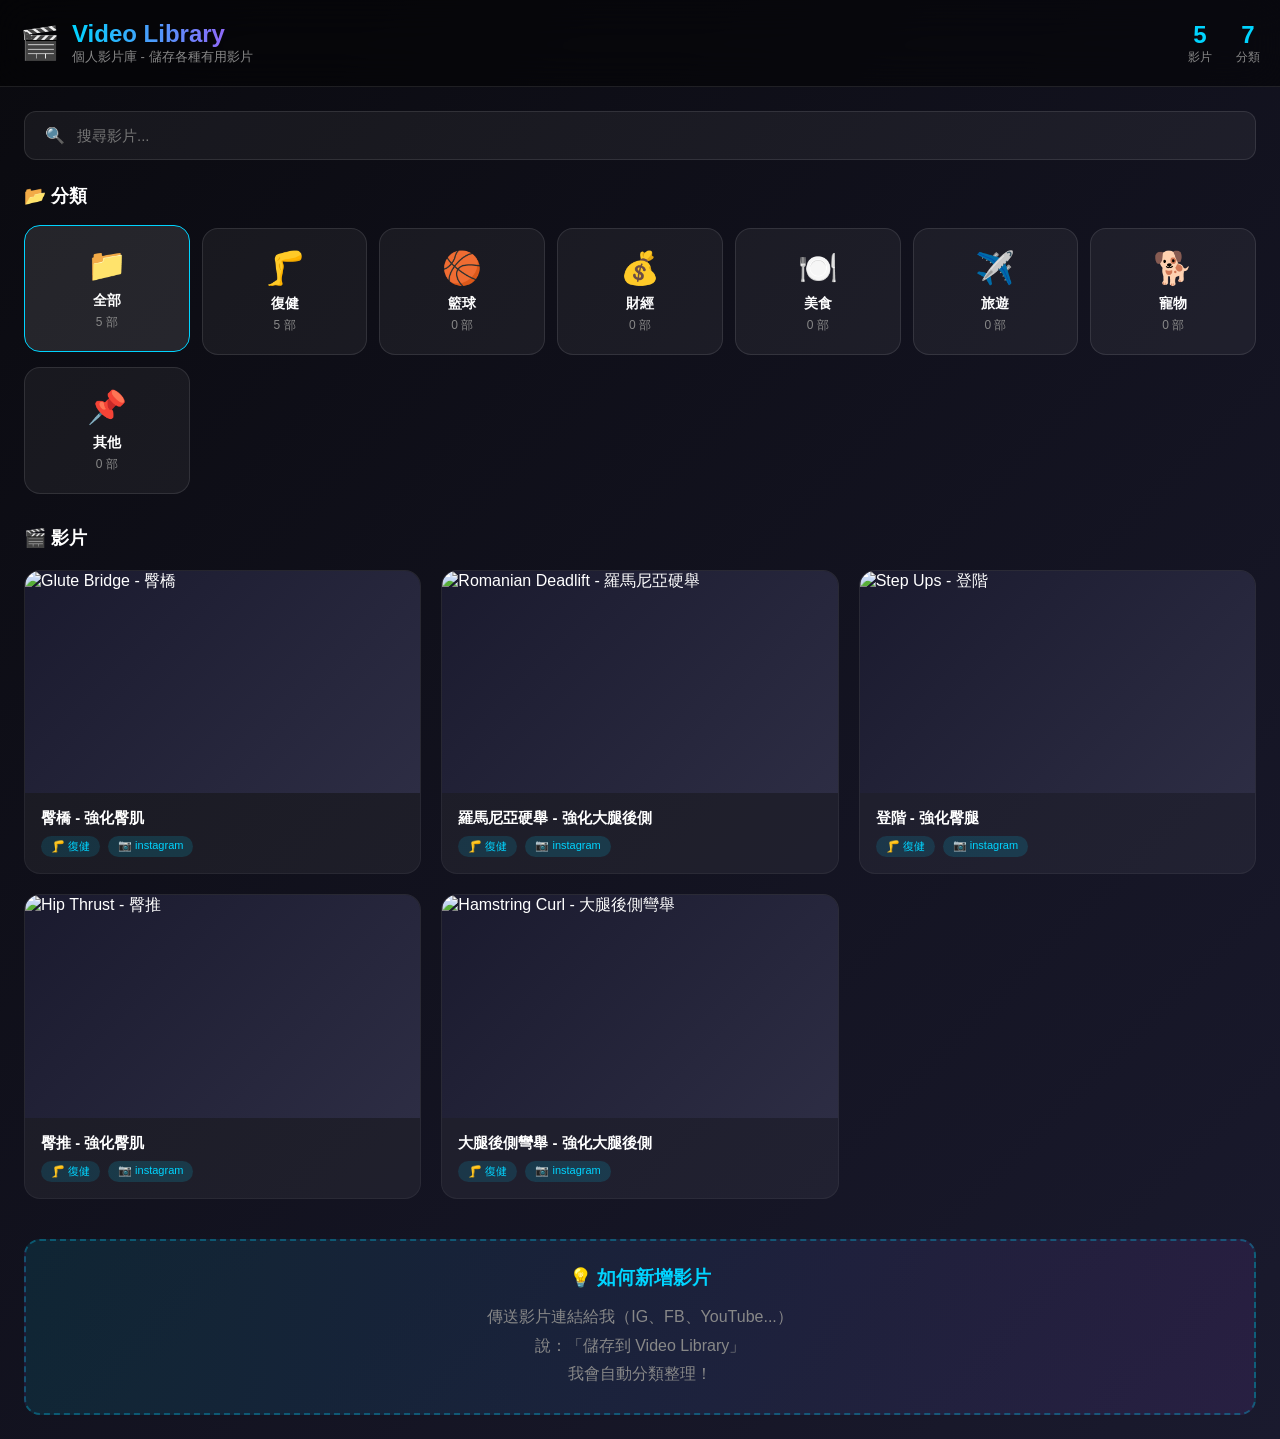
==== index.html @ 4f0cb545 "Add index.html redirect" ====
<!DOCTYPE html>
<html lang="zh-TW">
<head>
    <meta charset="UTF-8">
    <meta name="viewport" content="width=device-width, initial-scale=1.0">
    <meta http-equiv="refresh" content="0; url=video-library/">
    <title>Redirecting to Video Library...</title>
    <style>
        body {
            font-family: -apple-system, BlinkMacSystemFont, 'Segoe UI', Roboto, sans-serif;
            background: linear-gradient(135deg, #0a0a0f 0%, #1a1a2e 100%);
            min-height: 100vh;
            display: flex;
            align-items: center;
            justify-content: center;
            color: #fff;
            text-align: center;
        }
        .container {
            padding: 40px;
        }
        h1 {
            background: linear-gradient(90deg, #00D4FF, #A855F7);
            -webkit-background-clip: text;
            -webkit-text-fill-color: transparent;
            margin-bottom: 20px;
        }
        a {
            color: #00D4FF;
            text-decoration: none;
        }
        a:hover {
            text-decoration: underline;
        }
    </style>
</head>
<body>
    <div class="container">
        <h1>🎬 Video Library</h1>
        <p>正在導向影片庫...</p>
        <p>如果沒有自動跳轉，請 <a href="video-library/">點擊這裡</a></p>
    </div>
</body>
</html>
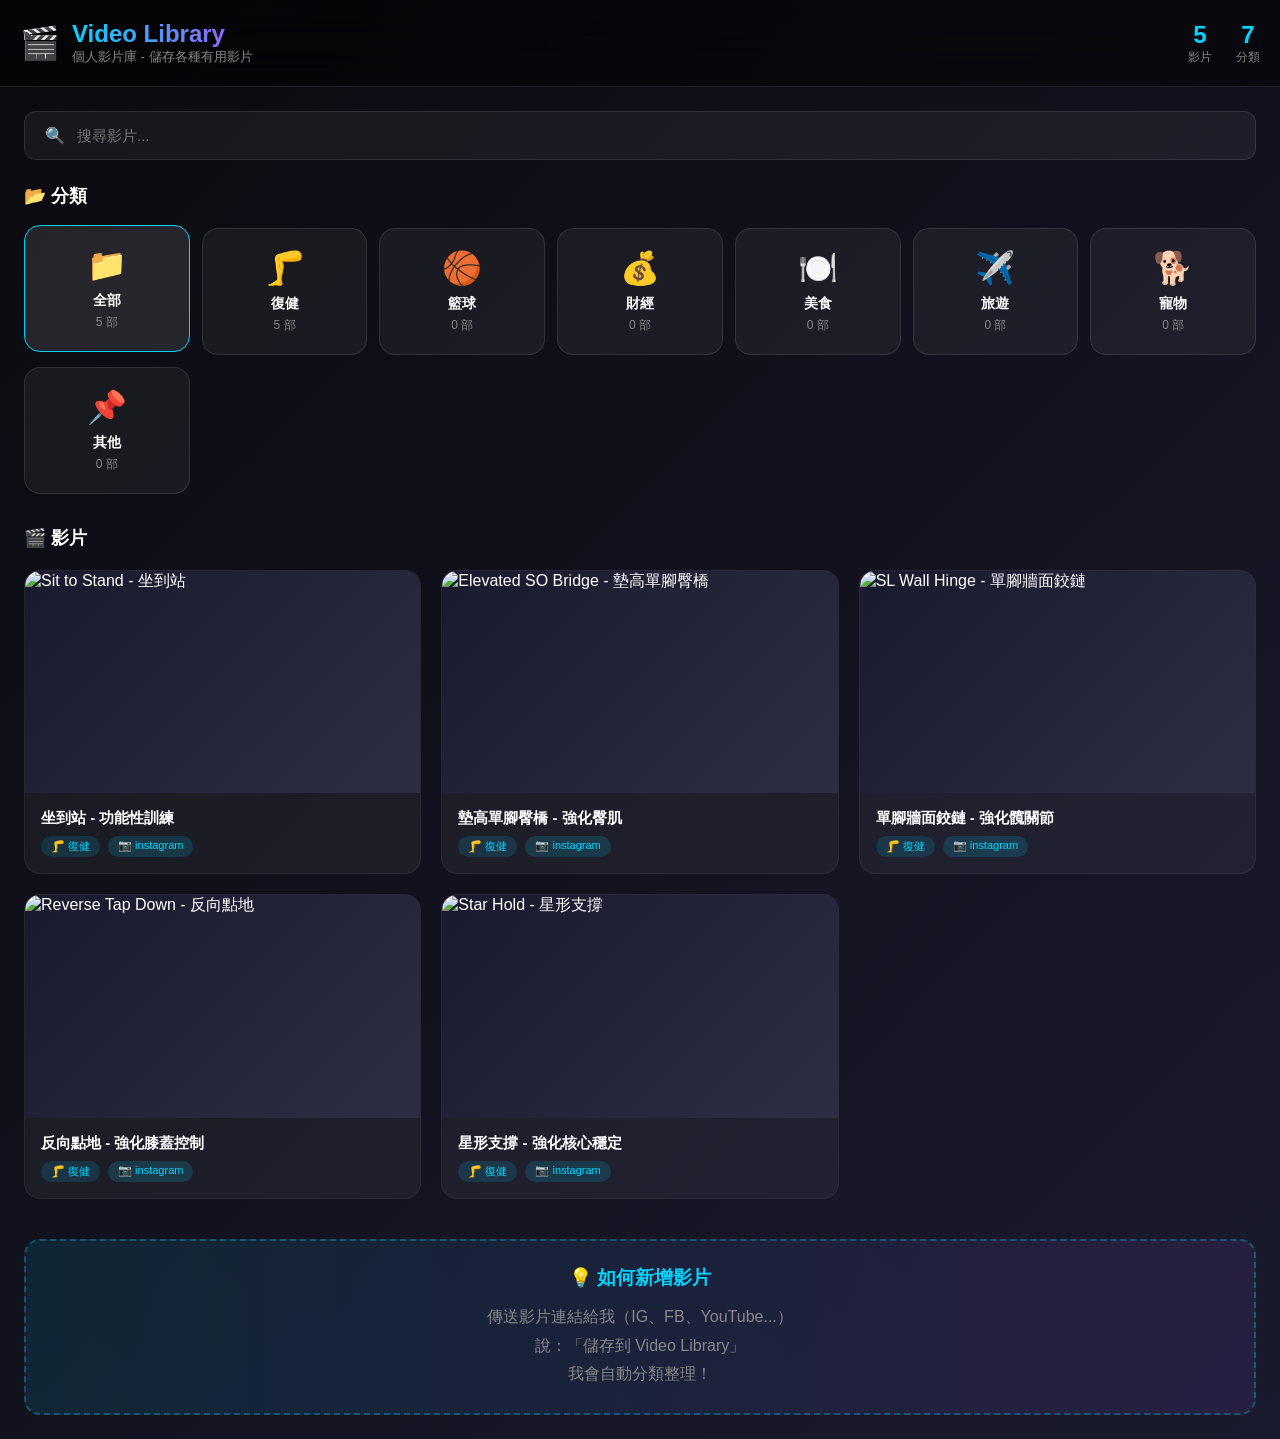
==== commit ffb6e972: "Add root index for testing" ====
--- a/index.html
+++ b/index.html
@@ -3,42 +3,415 @@
 <head>
     <meta charset="UTF-8">
     <meta name="viewport" content="width=device-width, initial-scale=1.0">
-    <meta http-equiv="refresh" content="0; url=video-library/">
-    <title>Redirecting to Video Library...</title>
+    <title>Video Library - 個人影片庫</title>
     <style>
+        * { margin: 0; padding: 0; box-sizing: border-box; }
+        
         body {
             font-family: -apple-system, BlinkMacSystemFont, 'Segoe UI', Roboto, sans-serif;
             background: linear-gradient(135deg, #0a0a0f 0%, #1a1a2e 100%);
             min-height: 100vh;
-            display: flex;
-            align-items: center;
-            justify-content: center;
             color: #fff;
-            text-align: center;
-        }
-        .container {
-            padding: 40px;
-        }
-        h1 {
+        }
+        
+        .header {
+            background: rgba(0,0,0,0.5);
+            backdrop-filter: blur(20px);
+            padding: 20px;
+            border-bottom: 1px solid rgba(255,255,255,0.1);
+            position: sticky;
+            top: 0;
+            z-index: 100;
+        }
+        
+        .header-content {
+            max-width: 1400px;
+            margin: 0 auto;
+            display: flex;
+            justify-content: space-between;
+            align-items: center;
+            flex-wrap: wrap;
+            gap: 16px;
+        }
+        
+        .logo {
+            display: flex;
+            align-items: center;
+            gap: 12px;
+        }
+        
+        .logo-icon {
+            font-size: 32px;
+        }
+        
+        .logo-text h1 {
+            font-size: 24px;
             background: linear-gradient(90deg, #00D4FF, #A855F7);
             -webkit-background-clip: text;
             -webkit-text-fill-color: transparent;
+        }
+        
+        .logo-text p {
+            font-size: 13px;
+            color: #888;
+        }
+        
+        .stats {
+            display: flex;
+            gap: 24px;
+        }
+        
+        .stat-item {
+            text-align: center;
+        }
+        
+        .stat-value {
+            font-size: 24px;
+            font-weight: 700;
+            color: #00D4FF;
+        }
+        
+        .stat-label {
+            font-size: 12px;
+            color: #888;
+        }
+        
+        .container {
+            max-width: 1400px;
+            margin: 0 auto;
+            padding: 24px;
+        }
+        
+        .search-bar {
+            background: rgba(255,255,255,0.05);
+            border: 1px solid rgba(255,255,255,0.1);
+            border-radius: 12px;
+            padding: 14px 20px;
+            display: flex;
+            align-items: center;
+            gap: 12px;
+            margin-bottom: 24px;
+        }
+        
+        .search-bar input {
+            flex: 1;
+            background: transparent;
+            border: none;
+            color: #fff;
+            font-size: 15px;
+            outline: none;
+        }
+        
+        .section-title {
+            font-size: 18px;
+            font-weight: 600;
             margin-bottom: 20px;
-        }
-        a {
+            display: flex;
+            align-items: center;
+            gap: 10px;
+        }
+        
+        .categories {
+            display: grid;
+            grid-template-columns: repeat(auto-fill, minmax(150px, 1fr));
+            gap: 12px;
+            margin-bottom: 32px;
+        }
+        
+        .category-card {
+            background: rgba(255,255,255,0.05);
+            border-radius: 16px;
+            padding: 20px;
+            text-align: center;
+            cursor: pointer;
+            transition: all 0.3s;
+            border: 1px solid rgba(255,255,255,0.1);
+        }
+        
+        .category-card:hover, .category-card.active {
+            background: rgba(255,255,255,0.1);
+            border-color: #00D4FF;
+            transform: translateY(-3px);
+        }
+        
+        .category-icon {
+            font-size: 32px;
+            margin-bottom: 8px;
+        }
+        
+        .category-name {
+            font-size: 14px;
+            font-weight: 600;
+        }
+        
+        .category-count {
+            font-size: 12px;
+            color: #888;
+            margin-top: 4px;
+        }
+        
+        .video-grid {
+            display: grid;
+            grid-template-columns: repeat(auto-fill, minmax(300px, 1fr));
+            gap: 20px;
+        }
+        
+        .video-card {
+            background: rgba(255,255,255,0.05);
+            border-radius: 16px;
+            overflow: hidden;
+            border: 1px solid rgba(255,255,255,0.05);
+            transition: all 0.3s;
+        }
+        
+        .video-card:hover {
+            transform: translateY(-5px);
+            border-color: rgba(0,212,255,0.3);
+        }
+        
+        .video-thumbnail {
+            position: relative;
+            width: 100%;
+            aspect-ratio: 16/9;
+            background: linear-gradient(135deg, #1a1a2e, #2d2d44);
+            display: flex;
+            align-items: center;
+            justify-content: center;
+            cursor: pointer;
+            overflow: hidden;
+        }
+        
+        .video-thumbnail img {
+            width: 100%;
+            height: 100%;
+            object-fit: cover;
+        }
+        
+        .play-overlay {
+            position: absolute;
+            inset: 0;
+            background: rgba(0,0,0,0.5);
+            display: flex;
+            align-items: center;
+            justify-content: center;
+            opacity: 0;
+            transition: opacity 0.3s;
+        }
+        
+        .video-card:hover .play-overlay {
+            opacity: 1;
+        }
+        
+        .play-btn {
+            width: 60px;
+            height: 60px;
+            background: linear-gradient(135deg, #00D4FF, #A855F7);
+            border-radius: 50%;
+            display: flex;
+            align-items: center;
+            justify-content: center;
+            font-size: 24px;
+        }
+        
+        .video-info {
+            padding: 16px;
+        }
+        
+        .video-title {
+            font-size: 15px;
+            font-weight: 600;
+            margin-bottom: 8px;
+        }
+        
+        .video-meta {
+            display: flex;
+            gap: 8px;
+            flex-wrap: wrap;
+        }
+        
+        .meta-tag {
+            background: rgba(0,212,255,0.15);
             color: #00D4FF;
-            text-decoration: none;
-        }
-        a:hover {
-            text-decoration: underline;
+            padding: 3px 10px;
+            border-radius: 12px;
+            font-size: 11px;
+        }
+        
+        .empty-state {
+            text-align: center;
+            padding: 80px 20px;
+            color: #666;
+        }
+        
+        .add-hint {
+            background: linear-gradient(90deg, rgba(0,212,255,0.1), rgba(168,85,247,0.1));
+            border: 2px dashed rgba(0,212,255,0.3);
+            border-radius: 16px;
+            padding: 24px;
+            margin-top: 40px;
+            text-align: center;
+        }
+        
+        .add-hint h3 {
+            color: #00D4FF;
+            margin-bottom: 12px;
         }
     </style>
 </head>
 <body>
+    <div class="header">
+        <div class="header-content">
+            <div class="logo">
+                <div class="logo-icon">🎬</div>
+                <div class="logo-text">
+                    <h1>Video Library</h1>
+                    <p>個人影片庫 - 儲存各種有用影片</p>
+                </div>
+            </div>
+            
+            <div class="stats">
+                <div class="stat-item">
+                    <div class="stat-value" id="total-videos">5</div>
+                    <div class="stat-label">影片</div>
+                </div>
+                <div class="stat-item">
+                    <div class="stat-value">7</div>
+                    <div class="stat-label">分類</div>
+                </div>
+            </div>
+        </div>
+    </div>
+    
     <div class="container">
-        <h1>🎬 Video Library</h1>
-        <p>正在導向影片庫...</p>
-        <p>如果沒有自動跳轉，請 <a href="video-library/">點擊這裡</a></p>
+        <div class="search-bar">
+            <span>🔍</span>
+            <input type="text" id="search-input" placeholder="搜尋影片...">
+        </div>
+        
+        <div class="section-title">📂 分類</div>
+        
+        <div class="categories" id="categories">
+            <!-- 由 JS 生成 -->
+        </div>
+        
+        <div class="section-title">🎬 影片</div>
+        
+        <div class="video-grid" id="video-grid">
+            <!-- 由 JS 生成 -->
+        </div>
+        
+        <div class="add-hint">
+            <h3>💡 如何新增影片</h3>
+            <p style="color: #888; line-height: 1.8;">
+                傳送影片連結給我（IG、FB、YouTube...）<br>
+                說：「儲存到 Video Library」<br>
+                我會自動分類整理！
+            </p>
+        </div>
     </div>
+    
+    <script>
+        let libraryData = null;
+        
+        async function loadLibrary() {
+            const response = await fetch('library.json');
+            libraryData = await response.json();
+            renderCategories();
+            renderVideos();
+        }
+        
+        function renderCategories() {
+            const container = document.getElementById('categories');
+            const categories = libraryData.categories;
+            
+            let html = `<div class="category-card active" onclick="filterByCategory('all')">
+                <div class="category-icon">📁</div>
+                <div class="category-name">全部</div>
+                <div class="category-count">${libraryData.stats.totalVideos} 部</div>
+            </div>`;
+            
+            for (const [key, cat] of Object.entries(categories)) {
+                const count = libraryData.stats.totalByCategory[key] || 0;
+                html += `<div class="category-card" onclick="filterByCategory('${key}')">
+                    <div class="category-icon">${cat.icon}</div>
+                    <div class="category-name">${cat.name}</div>
+                    <div class="category-count">${count} 部</div>
+                </div>`;
+            }
+            
+            container.innerHTML = html;
+        }
+        
+        function renderVideos() {
+            const container = document.getElementById('video-grid');
+            const videos = libraryData.videos;
+            
+            if (videos.length === 0) {
+                container.innerHTML = `<div class="empty-state" style="grid-column: 1/-1;">
+                    <div style="font-size: 64px; margin-bottom: 20px;">📭</div>
+                    <p>尚無影片</p>
+                </div>`;
+                return;
+            }
+            
+            container.innerHTML = videos.map(v => {
+                const cat = libraryData.categories[v.category];
+                return `
+                    <div class="video-card">
+                        <div class="video-thumbnail" onclick="window.open('${v.videoUrl}', '_blank')">
+                            <img src="${v.thumbnail}" alt="${v.title}">
+                            <div class="play-overlay">
+                                <div class="play-btn">▶</div>
+                            </div>
+                        </div>
+                        <div class="video-info">
+                            <div class="video-title">${v.titleZh}</div>
+                            <div class="video-meta">
+                                <span class="meta-tag" style="background: ${cat.color}22; color: ${cat.color}">
+                                    ${cat.icon} ${cat.name}
+                                </span>
+                                <span class="meta-tag">📷 ${v.source}</span>
+                            </div>
+                        </div>
+                    </div>
+                `;
+            }).join('');
+        }
+        
+        function filterByCategory(category) {
+            document.querySelectorAll('.category-card').forEach(c => c.classList.remove('active'));
+            event.target.closest('.category-card').classList.add('active');
+            
+            if (category === 'all') {
+                renderVideos();
+            } else {
+                const filtered = libraryData.videos.filter(v => v.category === category);
+                const container = document.getElementById('video-grid');
+                container.innerHTML = filtered.map(v => {
+                    const cat = libraryData.categories[v.category];
+                    return `
+                        <div class="video-card">
+                            <div class="video-thumbnail" onclick="window.open('${v.videoUrl}', '_blank')">
+                                <img src="${v.thumbnail}" alt="${v.title}">
+                                <div class="play-overlay">
+                                    <div class="play-btn">▶</div>
+                                </div>
+                            </div>
+                            <div class="video-info">
+                                <div class="video-title">${v.titleZh}</div>
+                                <div class="video-meta">
+                                    <span class="meta-tag" style="background: ${cat.color}22; color: ${cat.color}">
+                                        ${cat.icon} ${cat.name}
+                                    </span>
+                                </div>
+                            </div>
+                        </div>
+                    `;
+                }).join('');
+            }
+        }
+        
+        loadLibrary();
+    </script>
 </body>
 </html>
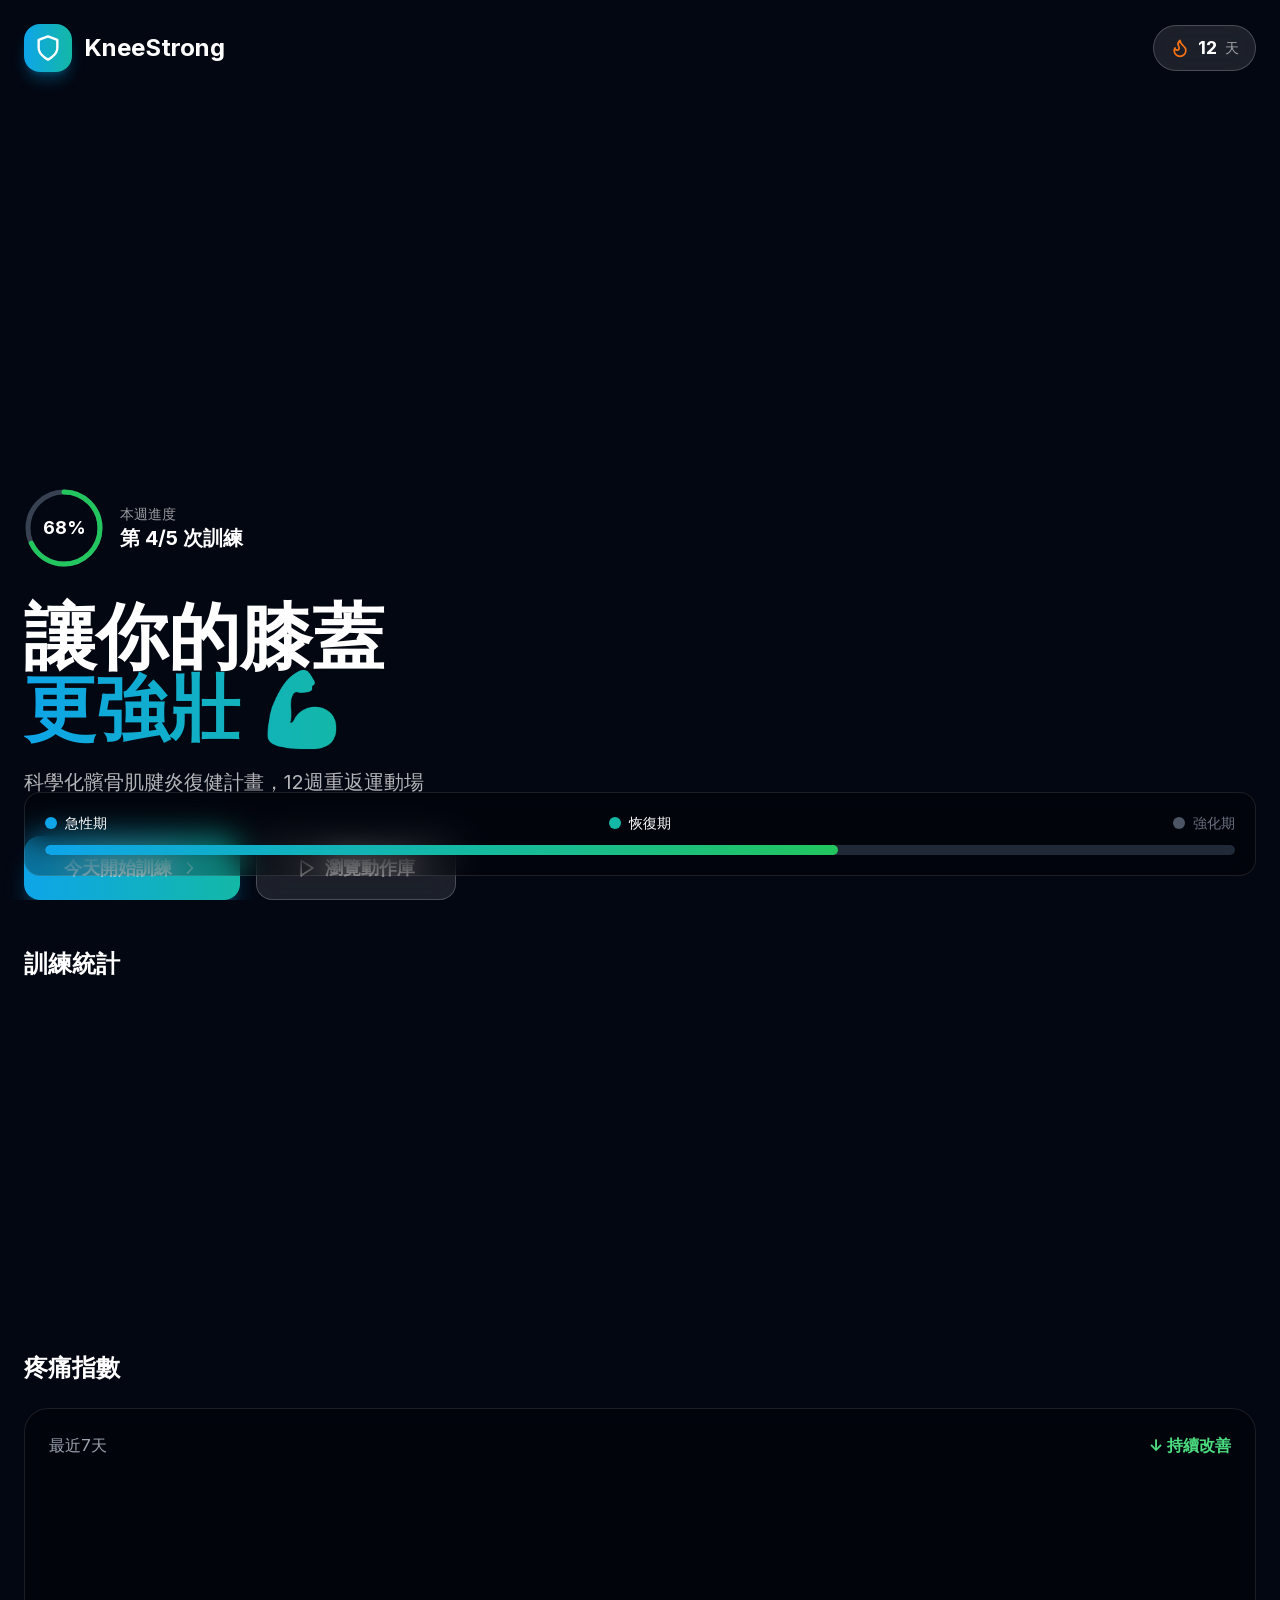
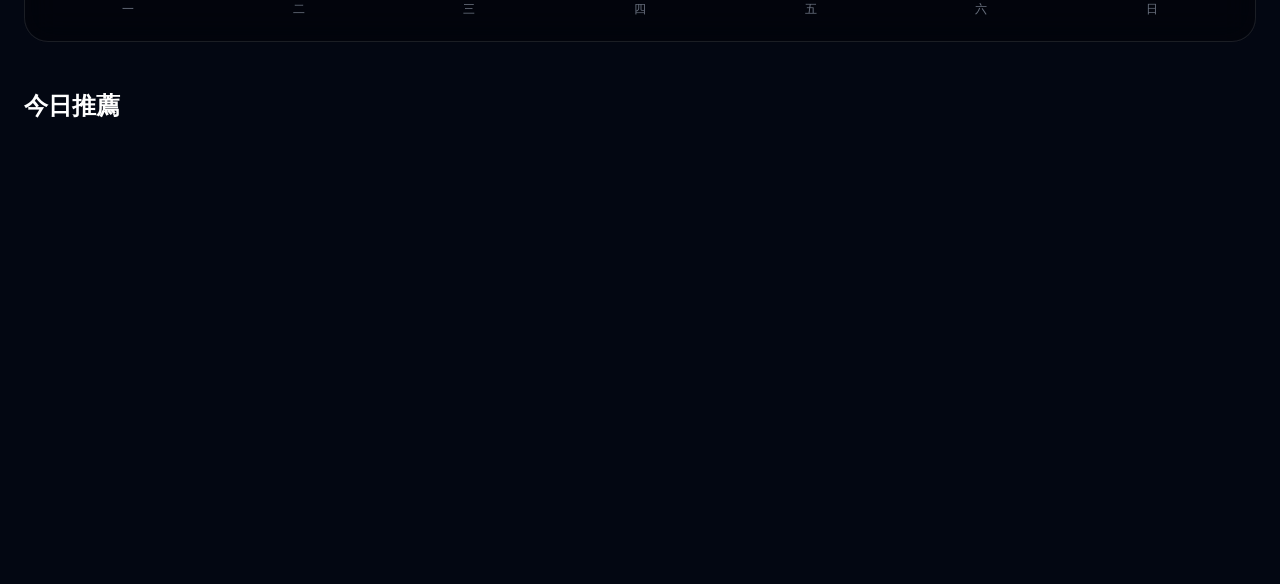
==== commit cf2e0e38: "KneeStrong Pro v2.0" ====
--- a/index.html
+++ b/index.html
@@ -1,417 +1 @@
-<!DOCTYPE html>
-<html lang="zh-TW">
-<head>
-    <meta charset="UTF-8">
-    <meta name="viewport" content="width=device-width, initial-scale=1.0">
-    <title>Video Library - 個人影片庫</title>
-    <style>
-        * { margin: 0; padding: 0; box-sizing: border-box; }
-        
-        body {
-            font-family: -apple-system, BlinkMacSystemFont, 'Segoe UI', Roboto, sans-serif;
-            background: linear-gradient(135deg, #0a0a0f 0%, #1a1a2e 100%);
-            min-height: 100vh;
-            color: #fff;
-        }
-        
-        .header {
-            background: rgba(0,0,0,0.5);
-            backdrop-filter: blur(20px);
-            padding: 20px;
-            border-bottom: 1px solid rgba(255,255,255,0.1);
-            position: sticky;
-            top: 0;
-            z-index: 100;
-        }
-        
-        .header-content {
-            max-width: 1400px;
-            margin: 0 auto;
-            display: flex;
-            justify-content: space-between;
-            align-items: center;
-            flex-wrap: wrap;
-            gap: 16px;
-        }
-        
-        .logo {
-            display: flex;
-            align-items: center;
-            gap: 12px;
-        }
-        
-        .logo-icon {
-            font-size: 32px;
-        }
-        
-        .logo-text h1 {
-            font-size: 24px;
-            background: linear-gradient(90deg, #00D4FF, #A855F7);
-            -webkit-background-clip: text;
-            -webkit-text-fill-color: transparent;
-        }
-        
-        .logo-text p {
-            font-size: 13px;
-            color: #888;
-        }
-        
-        .stats {
-            display: flex;
-            gap: 24px;
-        }
-        
-        .stat-item {
-            text-align: center;
-        }
-        
-        .stat-value {
-            font-size: 24px;
-            font-weight: 700;
-            color: #00D4FF;
-        }
-        
-        .stat-label {
-            font-size: 12px;
-            color: #888;
-        }
-        
-        .container {
-            max-width: 1400px;
-            margin: 0 auto;
-            padding: 24px;
-        }
-        
-        .search-bar {
-            background: rgba(255,255,255,0.05);
-            border: 1px solid rgba(255,255,255,0.1);
-            border-radius: 12px;
-            padding: 14px 20px;
-            display: flex;
-            align-items: center;
-            gap: 12px;
-            margin-bottom: 24px;
-        }
-        
-        .search-bar input {
-            flex: 1;
-            background: transparent;
-            border: none;
-            color: #fff;
-            font-size: 15px;
-            outline: none;
-        }
-        
-        .section-title {
-            font-size: 18px;
-            font-weight: 600;
-            margin-bottom: 20px;
-            display: flex;
-            align-items: center;
-            gap: 10px;
-        }
-        
-        .categories {
-            display: grid;
-            grid-template-columns: repeat(auto-fill, minmax(150px, 1fr));
-            gap: 12px;
-            margin-bottom: 32px;
-        }
-        
-        .category-card {
-            background: rgba(255,255,255,0.05);
-            border-radius: 16px;
-            padding: 20px;
-            text-align: center;
-            cursor: pointer;
-            transition: all 0.3s;
-            border: 1px solid rgba(255,255,255,0.1);
-        }
-        
-        .category-card:hover, .category-card.active {
-            background: rgba(255,255,255,0.1);
-            border-color: #00D4FF;
-            transform: translateY(-3px);
-        }
-        
-        .category-icon {
-            font-size: 32px;
-            margin-bottom: 8px;
-        }
-        
-        .category-name {
-            font-size: 14px;
-            font-weight: 600;
-        }
-        
-        .category-count {
-            font-size: 12px;
-            color: #888;
-            margin-top: 4px;
-        }
-        
-        .video-grid {
-            display: grid;
-            grid-template-columns: repeat(auto-fill, minmax(300px, 1fr));
-            gap: 20px;
-        }
-        
-        .video-card {
-            background: rgba(255,255,255,0.05);
-            border-radius: 16px;
-            overflow: hidden;
-            border: 1px solid rgba(255,255,255,0.05);
-            transition: all 0.3s;
-        }
-        
-        .video-card:hover {
-            transform: translateY(-5px);
-            border-color: rgba(0,212,255,0.3);
-        }
-        
-        .video-thumbnail {
-            position: relative;
-            width: 100%;
-            aspect-ratio: 16/9;
-            background: linear-gradient(135deg, #1a1a2e, #2d2d44);
-            display: flex;
-            align-items: center;
-            justify-content: center;
-            cursor: pointer;
-            overflow: hidden;
-        }
-        
-        .video-thumbnail img {
-            width: 100%;
-            height: 100%;
-            object-fit: cover;
-        }
-        
-        .play-overlay {
-            position: absolute;
-            inset: 0;
-            background: rgba(0,0,0,0.5);
-            display: flex;
-            align-items: center;
-            justify-content: center;
-            opacity: 0;
-            transition: opacity 0.3s;
-        }
-        
-        .video-card:hover .play-overlay {
-            opacity: 1;
-        }
-        
-        .play-btn {
-            width: 60px;
-            height: 60px;
-            background: linear-gradient(135deg, #00D4FF, #A855F7);
-            border-radius: 50%;
-            display: flex;
-            align-items: center;
-            justify-content: center;
-            font-size: 24px;
-        }
-        
-        .video-info {
-            padding: 16px;
-        }
-        
-        .video-title {
-            font-size: 15px;
-            font-weight: 600;
-            margin-bottom: 8px;
-        }
-        
-        .video-meta {
-            display: flex;
-            gap: 8px;
-            flex-wrap: wrap;
-        }
-        
-        .meta-tag {
-            background: rgba(0,212,255,0.15);
-            color: #00D4FF;
-            padding: 3px 10px;
-            border-radius: 12px;
-            font-size: 11px;
-        }
-        
-        .empty-state {
-            text-align: center;
-            padding: 80px 20px;
-            color: #666;
-        }
-        
-        .add-hint {
-            background: linear-gradient(90deg, rgba(0,212,255,0.1), rgba(168,85,247,0.1));
-            border: 2px dashed rgba(0,212,255,0.3);
-            border-radius: 16px;
-            padding: 24px;
-            margin-top: 40px;
-            text-align: center;
-        }
-        
-        .add-hint h3 {
-            color: #00D4FF;
-            margin-bottom: 12px;
-        }
-    </style>
-</head>
-<body>
-    <div class="header">
-        <div class="header-content">
-            <div class="logo">
-                <div class="logo-icon">🎬</div>
-                <div class="logo-text">
-                    <h1>Video Library</h1>
-                    <p>個人影片庫 - 儲存各種有用影片</p>
-                </div>
-            </div>
-            
-            <div class="stats">
-                <div class="stat-item">
-                    <div class="stat-value" id="total-videos">5</div>
-                    <div class="stat-label">影片</div>
-                </div>
-                <div class="stat-item">
-                    <div class="stat-value">7</div>
-                    <div class="stat-label">分類</div>
-                </div>
-            </div>
-        </div>
-    </div>
-    
-    <div class="container">
-        <div class="search-bar">
-            <span>🔍</span>
-            <input type="text" id="search-input" placeholder="搜尋影片...">
-        </div>
-        
-        <div class="section-title">📂 分類</div>
-        
-        <div class="categories" id="categories">
-            <!-- 由 JS 生成 -->
-        </div>
-        
-        <div class="section-title">🎬 影片</div>
-        
-        <div class="video-grid" id="video-grid">
-            <!-- 由 JS 生成 -->
-        </div>
-        
-        <div class="add-hint">
-            <h3>💡 如何新增影片</h3>
-            <p style="color: #888; line-height: 1.8;">
-                傳送影片連結給我（IG、FB、YouTube...）<br>
-                說：「儲存到 Video Library」<br>
-                我會自動分類整理！
-            </p>
-        </div>
-    </div>
-    
-    <script>
-        let libraryData = null;
-        
-        async function loadLibrary() {
-            const response = await fetch('library.json');
-            libraryData = await response.json();
-            renderCategories();
-            renderVideos();
-        }
-        
-        function renderCategories() {
-            const container = document.getElementById('categories');
-            const categories = libraryData.categories;
-            
-            let html = `<div class="category-card active" onclick="filterByCategory('all')">
-                <div class="category-icon">📁</div>
-                <div class="category-name">全部</div>
-                <div class="category-count">${libraryData.stats.totalVideos} 部</div>
-            </div>`;
-            
-            for (const [key, cat] of Object.entries(categories)) {
-                const count = libraryData.stats.totalByCategory[key] || 0;
-                html += `<div class="category-card" onclick="filterByCategory('${key}')">
-                    <div class="category-icon">${cat.icon}</div>
-                    <div class="category-name">${cat.name}</div>
-                    <div class="category-count">${count} 部</div>
-                </div>`;
-            }
-            
-            container.innerHTML = html;
-        }
-        
-        function renderVideos() {
-            const container = document.getElementById('video-grid');
-            const videos = libraryData.videos;
-            
-            if (videos.length === 0) {
-                container.innerHTML = `<div class="empty-state" style="grid-column: 1/-1;">
-                    <div style="font-size: 64px; margin-bottom: 20px;">📭</div>
-                    <p>尚無影片</p>
-                </div>`;
-                return;
-            }
-            
-            container.innerHTML = videos.map(v => {
-                const cat = libraryData.categories[v.category];
-                return `
-                    <div class="video-card">
-                        <div class="video-thumbnail" onclick="window.open('${v.videoUrl}', '_blank')">
-                            <img src="${v.thumbnail}" alt="${v.title}">
-                            <div class="play-overlay">
-                                <div class="play-btn">▶</div>
-                            </div>
-                        </div>
-                        <div class="video-info">
-                            <div class="video-title">${v.titleZh}</div>
-                            <div class="video-meta">
-                                <span class="meta-tag" style="background: ${cat.color}22; color: ${cat.color}">
-                                    ${cat.icon} ${cat.name}
-                                </span>
-                                <span class="meta-tag">📷 ${v.source}</span>
-                            </div>
-                        </div>
-                    </div>
-                `;
-            }).join('');
-        }
-        
-        function filterByCategory(category) {
-            document.querySelectorAll('.category-card').forEach(c => c.classList.remove('active'));
-            event.target.closest('.category-card').classList.add('active');
-            
-            if (category === 'all') {
-                renderVideos();
-            } else {
-                const filtered = libraryData.videos.filter(v => v.category === category);
-                const container = document.getElementById('video-grid');
-                container.innerHTML = filtered.map(v => {
-                    const cat = libraryData.categories[v.category];
-                    return `
-                        <div class="video-card">
-                            <div class="video-thumbnail" onclick="window.open('${v.videoUrl}', '_blank')">
-                                <img src="${v.thumbnail}" alt="${v.title}">
-                                <div class="play-overlay">
-                                    <div class="play-btn">▶</div>
-                                </div>
-                            </div>
-                            <div class="video-info">
-                                <div class="video-title">${v.titleZh}</div>
-                                <div class="video-meta">
-                                    <span class="meta-tag" style="background: ${cat.color}22; color: ${cat.color}">
-                                        ${cat.icon} ${cat.name}
-                                    </span>
-                                </div>
-                            </div>
-                        </div>
-                    `;
-                }).join('');
-            }
-        }
-        
-        loadLibrary();
-    </script>
-</body>
-</html>
+<!DOCTYPE html><html lang="zh-TW" class="dark"><head><meta charSet="utf-8"/><meta name="viewport" content="width=device-width, initial-scale=1"/><link rel="preload" href="/_next/static/media/e4af272ccee01ff0-s.p.woff2" as="font" crossorigin="" type="font/woff2"/><link rel="preload" as="image" href="https://images.pexels.com/photos/4498150/pexels-photo-4498150.jpeg?auto=compress&amp;w=800"/><link rel="preload" as="image" href="https://images.pexels.com/photos/3822906/pexels-photo-3822906.jpeg?auto=compress&amp;w=800"/><link rel="preload" as="image" href="https://images.pexels.com/photos/2247179/pexels-photo-2247179.jpeg?auto=compress&amp;w=800"/><link rel="stylesheet" href="/_next/static/css/4339004545cec037.css" crossorigin="" data-precedence="next"/><link rel="preload" as="script" fetchPriority="low" href="/_next/static/chunks/webpack-64443332270c37e6.js" crossorigin=""/><script src="/_next/static/chunks/fd9d1056-a05196de8ce4eb35.js" async="" crossorigin=""></script><script src="/_next/static/chunks/472-e9f99ddc8168df50.js" async="" crossorigin=""></script><script src="/_next/static/chunks/main-app-ec929b8be892086c.js" async="" crossorigin=""></script><script src="/_next/static/chunks/734-4e171e9f2ae7604b.js" async=""></script><script src="/_next/static/chunks/app/page-d395ecb65883302e.js" async=""></script><title>KneeStrong Pro - 髕骨肌腱炎復健</title><meta name="description" content="全球 #1 髕骨肌腱炎復健 App"/><meta name="next-size-adjust"/><script src="/_next/static/chunks/polyfills-c67a75d1b6f99dc8.js" crossorigin="" noModule=""></script></head><body class="__className_f367f3 bg-gray-950 text-white"><div class="min-h-screen bg-gray-950"><section class="relative h-screen min-h-[700px] overflow-hidden"><div class="absolute inset-0 bg-cover bg-center" style="background-image:url(https://images.pexels.com/photos/4498150/pexels-photo-4498150.jpeg?auto=compress&amp;cs=tinysrgb&amp;w=1200)"><div class="absolute inset-0 bg-gradient-to-t from-gray-950 via-gray-950/60 to-gray-950/30"></div></div><nav class="relative z-10 flex items-center justify-between p-6"><div class="flex items-center gap-3"><div class="w-12 h-12 rounded-2xl gradient-primary flex items-center justify-center shadow-lg shadow-sky-500/30"><svg xmlns="http://www.w3.org/2000/svg" width="24" height="24" viewBox="0 0 24 24" fill="none" stroke="currentColor" stroke-width="2" stroke-linecap="round" stroke-linejoin="round" class="w-7 h-7 text-white"><path d="M12 22s8-4 8-10V5l-8-3-8 3v7c0 6 8 10 8 10"></path></svg></div><span class="text-2xl font-bold text-white">KneeStrong</span></div><div class="flex items-center gap-3"><div class="glass px-4 py-2 rounded-full flex items-center gap-2"><svg xmlns="http://www.w3.org/2000/svg" width="24" height="24" viewBox="0 0 24 24" fill="none" stroke="currentColor" stroke-width="2" stroke-linecap="round" stroke-linejoin="round" class="w-5 h-5 text-orange-500"><path d="M8.5 14.5A2.5 2.5 0 0 0 11 12c0-1.38-.5-2-1-3-1.072-2.143-.224-4.054 2-6 .5 2.5 2 4.9 4 6.5 2 1.6 3 3.5 3 5.5a7 7 0 1 1-14 0c0-1.153.433-2.294 1-3a2.5 2.5 0 0 0 2.5 2.5z"></path></svg><span class="text-white font-bold text-lg">12</span><span class="text-white/60 text-sm">天</span></div></div></nav><div class="relative z-10 h-full flex flex-col justify-end pb-24 px-6"><div style="opacity:0;transform:translateY(40px) translateZ(0)"><div class="flex items-center gap-4 mb-8"><div class="relative w-20 h-20"><svg class="w-full h-full -rotate-90"><circle cx="40" cy="40" r="36" stroke="#374151" stroke-width="5" fill="none"></circle><circle cx="40" cy="40" r="36" stroke="#22C55E" stroke-width="5" fill="none" stroke-linecap="round" stroke-dasharray="0 226" class="transition-all duration-1000"></circle></svg><div class="absolute inset-0 flex items-center justify-center"><span class="text-white font-bold text-lg">68<!-- -->%</span></div></div><div><p class="text-white/60 text-sm">本週進度</p><p class="text-white font-bold text-xl">第 4/5 次訓練</p></div></div><h1 class="text-5xl md:text-7xl font-bold text-white mb-6 leading-tight">讓你的膝蓋<br/><span class="text-transparent bg-clip-text gradient-primary">更強壯 💪</span></h1><p class="text-white/70 text-xl mb-10 max-w-lg">科學化髕骨肌腱炎復健計畫，12週重返運動場</p><div class="flex flex-col sm:flex-row gap-4"><a href="/training"><button class="h-16 px-10 text-lg font-bold rounded-2xl gradient-primary text-white shadow-xl shadow-sky-500/30 flex items-center justify-center gap-2" tabindex="0">今天開始訓練<svg xmlns="http://www.w3.org/2000/svg" width="24" height="24" viewBox="0 0 24 24" fill="none" stroke="currentColor" stroke-width="2" stroke-linecap="round" stroke-linejoin="round" class="w-5 h-5"><path d="m9 18 6-6-6-6"></path></svg></button></a><a href="/library"><button class="h-16 px-10 text-lg font-bold rounded-2xl glass text-white hover:bg-white/20 flex items-center justify-center gap-2" tabindex="0"><svg xmlns="http://www.w3.org/2000/svg" width="24" height="24" viewBox="0 0 24 24" fill="none" stroke="currentColor" stroke-width="2" stroke-linecap="round" stroke-linejoin="round" class="w-5 h-5"><polygon points="5 3 19 12 5 21 5 3"></polygon></svg>瀏覽動作庫</button></a></div></div></div><div class="absolute bottom-6 left-6 right-6 z-10"><div class="glass-dark rounded-2xl p-5"><div class="flex justify-between mb-3"><div class="flex items-center gap-2"><div class="w-3 h-3 rounded-full bg-sky-500"></div><span class="text-sm text-white">急性期</span></div><div class="flex items-center gap-2"><div class="w-3 h-3 rounded-full bg-teal-500"></div><span class="text-sm text-white">恢復期</span></div><div class="flex items-center gap-2"><div class="w-3 h-3 rounded-full bg-gray-600"></div><span class="text-sm text-gray-500">強化期</span></div></div><div class="h-2.5 bg-gray-800 rounded-full overflow-hidden"><div class="h-full w-2/3 bg-gradient-to-r from-sky-500 via-teal-500 to-green-500 rounded-full"></div></div></div></div></section><section class="px-6 py-12"><h2 class="text-2xl font-bold mb-6 text-white">訓練統計</h2><div class="grid grid-cols-2 gap-4"><div class="glass-dark rounded-2xl p-5 text-center" style="opacity:0;transform:translateY(20px) translateZ(0)"><svg xmlns="http://www.w3.org/2000/svg" width="24" height="24" viewBox="0 0 24 24" fill="none" stroke="currentColor" stroke-width="2" stroke-linecap="round" stroke-linejoin="round" class="w-7 h-7 mx-auto mb-3 text-yellow-500"><path d="M6 9H4.5a2.5 2.5 0 0 1 0-5H6"></path><path d="M18 9h1.5a2.5 2.5 0 0 0 0-5H18"></path><path d="M4 22h16"></path><path d="M10 14.66V17c0 .55-.47.98-.97 1.21C7.85 18.75 7 20.24 7 22"></path><path d="M14 14.66V17c0 .55.47.98.97 1.21C16.15 18.75 17 20.24 17 22"></path><path d="M18 2H6v7a6 6 0 0 0 12 0V2Z"></path></svg><p class="text-3xl font-bold text-white mb-1">47<!-- -->次</p><p class="text-sm text-gray-400">總訓練</p></div><div class="glass-dark rounded-2xl p-5 text-center" style="opacity:0;transform:translateY(20px) translateZ(0)"><svg xmlns="http://www.w3.org/2000/svg" width="24" height="24" viewBox="0 0 24 24" fill="none" stroke="currentColor" stroke-width="2" stroke-linecap="round" stroke-linejoin="round" class="w-7 h-7 mx-auto mb-3 text-orange-500"><path d="M8.5 14.5A2.5 2.5 0 0 0 11 12c0-1.38-.5-2-1-3-1.072-2.143-.224-4.054 2-6 .5 2.5 2 4.9 4 6.5 2 1.6 3 3.5 3 5.5a7 7 0 1 1-14 0c0-1.153.433-2.294 1-3a2.5 2.5 0 0 0 2.5 2.5z"></path></svg><p class="text-3xl font-bold text-white mb-1">12<!-- -->天</p><p class="text-sm text-gray-400">連續天數</p></div><div class="glass-dark rounded-2xl p-5 text-center" style="opacity:0;transform:translateY(20px) translateZ(0)"><svg xmlns="http://www.w3.org/2000/svg" width="24" height="24" viewBox="0 0 24 24" fill="none" stroke="currentColor" stroke-width="2" stroke-linecap="round" stroke-linejoin="round" class="w-7 h-7 mx-auto mb-3 text-sky-500"><polygon points="13 2 3 14 12 14 11 22 21 10 12 10 13 2"></polygon></svg><p class="text-3xl font-bold text-white mb-1">2840<!-- -->kcal</p><p class="text-sm text-gray-400">消耗熱量</p></div><div class="glass-dark rounded-2xl p-5 text-center" style="opacity:0;transform:translateY(20px) translateZ(0)"><svg xmlns="http://www.w3.org/2000/svg" width="24" height="24" viewBox="0 0 24 24" fill="none" stroke="currentColor" stroke-width="2" stroke-linecap="round" stroke-linejoin="round" class="w-7 h-7 mx-auto mb-3 text-green-500"><polyline points="22 7 13.5 15.5 8.5 10.5 2 17"></polyline><polyline points="16 7 22 7 22 13"></polyline></svg><p class="text-3xl font-bold text-white mb-1">26<!-- -->小時</p><p class="text-sm text-gray-400">訓練時長</p></div></div></section><section class="px-6 pb-12"><h2 class="text-2xl font-bold mb-6 text-white">疼痛指數</h2><div class="glass-dark rounded-3xl p-6"><div class="flex items-center justify-between mb-4"><span class="text-gray-400">最近7天</span><span class="text-green-400 font-bold flex items-center gap-1">↓ 持續改善</span></div><div class="flex items-end gap-3 h-36"><div class="flex-1 flex flex-col items-center gap-2"><div class="w-full rounded-t-xl bg-gradient-to-t from-orange-600 to-orange-400" style="height:0px"></div><span class="text-xs text-gray-500">一</span></div><div class="flex-1 flex flex-col items-center gap-2"><div class="w-full rounded-t-xl bg-gradient-to-t from-orange-600 to-orange-400" style="height:0px"></div><span class="text-xs text-gray-500">二</span></div><div class="flex-1 flex flex-col items-center gap-2"><div class="w-full rounded-t-xl bg-gradient-to-t from-orange-600 to-orange-400" style="height:0px"></div><span class="text-xs text-gray-500">三</span></div><div class="flex-1 flex flex-col items-center gap-2"><div class="w-full rounded-t-xl bg-gradient-to-t from-yellow-600 to-yellow-400" style="height:0px"></div><span class="text-xs text-gray-500">四</span></div><div class="flex-1 flex flex-col items-center gap-2"><div class="w-full rounded-t-xl bg-gradient-to-t from-yellow-600 to-yellow-400" style="height:0px"></div><span class="text-xs text-gray-500">五</span></div><div class="flex-1 flex flex-col items-center gap-2"><div class="w-full rounded-t-xl bg-gradient-to-t from-green-600 to-green-400" style="height:0px"></div><span class="text-xs text-gray-500">六</span></div><div class="flex-1 flex flex-col items-center gap-2"><div class="w-full rounded-t-xl bg-gradient-to-t from-green-600 to-green-400" style="height:0px"></div><span class="text-xs text-gray-500">日</span></div></div></div></section><section class="px-6 pb-24"><h2 class="text-2xl font-bold mb-6 text-white">今日推薦</h2><div class="space-y-4"><a href="/training"><div class="glass-dark rounded-2xl p-4 flex items-center gap-4 hover:bg-white/5 transition" style="opacity:0;transform:translateX(-20px) translateZ(0)"><img src="https://images.pexels.com/photos/4498150/pexels-photo-4498150.jpeg?auto=compress&amp;w=800" alt="臀橋" class="w-20 h-20 rounded-xl object-cover"/><div class="flex-1"><h3 class="font-bold text-white mb-1">臀橋</h3><p class="text-sm text-gray-400 mb-2">3組 x 15次</p><span class="text-xs px-2 py-1 rounded-full bg-sky-500/20 text-sky-400">急性期</span></div><svg xmlns="http://www.w3.org/2000/svg" width="24" height="24" viewBox="0 0 24 24" fill="none" stroke="currentColor" stroke-width="2" stroke-linecap="round" stroke-linejoin="round" class="w-5 h-5 text-gray-500"><path d="m9 18 6-6-6-6"></path></svg></div></a><a href="/training"><div class="glass-dark rounded-2xl p-4 flex items-center gap-4 hover:bg-white/5 transition" style="opacity:0;transform:translateX(-20px) translateZ(0)"><img src="https://images.pexels.com/photos/3822906/pexels-photo-3822906.jpeg?auto=compress&amp;w=800" alt="直腿抬高" class="w-20 h-20 rounded-xl object-cover"/><div class="flex-1"><h3 class="font-bold text-white mb-1">直腿抬高</h3><p class="text-sm text-gray-400 mb-2">3組 x 15次</p><span class="text-xs px-2 py-1 rounded-full bg-sky-500/20 text-sky-400">急性期</span></div><svg xmlns="http://www.w3.org/2000/svg" width="24" height="24" viewBox="0 0 24 24" fill="none" stroke="currentColor" stroke-width="2" stroke-linecap="round" stroke-linejoin="round" class="w-5 h-5 text-gray-500"><path d="m9 18 6-6-6-6"></path></svg></div></a><a href="/training"><div class="glass-dark rounded-2xl p-4 flex items-center gap-4 hover:bg-white/5 transition" style="opacity:0;transform:translateX(-20px) translateZ(0)"><img src="https://images.pexels.com/photos/2247179/pexels-photo-2247179.jpeg?auto=compress&amp;w=800" alt="靠牆靜蹲" class="w-20 h-20 rounded-xl object-cover"/><div class="flex-1"><h3 class="font-bold text-white mb-1">靠牆靜蹲</h3><p class="text-sm text-gray-400 mb-2">3組 x 30-45秒</p><span class="text-xs px-2 py-1 rounded-full bg-sky-500/20 text-sky-400">急性期</span></div><svg xmlns="http://www.w3.org/2000/svg" width="24" height="24" viewBox="0 0 24 24" fill="none" stroke="currentColor" stroke-width="2" stroke-linecap="round" stroke-linejoin="round" class="w-5 h-5 text-gray-500"><path d="m9 18 6-6-6-6"></path></svg></div></a></div></section></div><script src="/_next/static/chunks/webpack-64443332270c37e6.js" crossorigin="" async=""></script><script>(self.__next_f=self.__next_f||[]).push([0]);self.__next_f.push([2,null])</script><script>self.__next_f.push([1,"1:HL[\"/_next/static/media/e4af272ccee01ff0-s.p.woff2\",\"font\",{\"crossOrigin\":\"\",\"type\":\"font/woff2\"}]\n2:HL[\"/_next/static/css/4339004545cec037.css\",\"style\",{\"crossOrigin\":\"\"}]\n0:\"$L3\"\n"])</script><script>self.__next_f.push([1,"4:I[3728,[],\"\"]\n6:I[9928,[],\"\"]\n7:I[6954,[],\"\"]\n8:I[7264,[],\"\"]\na:I[8297,[],\"\"]\nb:I[787,[\"734\",\"static/chunks/734-4e171e9f2ae7604b.js\",\"931\",\"static/chunks/app/page-d395ecb65883302e.js\"],\"\"]\n"])</script><script>self.__next_f.push([1,"3:[[[\"$\",\"link\",\"0\",{\"rel\":\"stylesheet\",\"href\":\"/_next/static/css/4339004545cec037.css\",\"precedence\":\"next\",\"crossOrigin\":\"\"}]],[\"$\",\"$L4\",null,{\"buildId\":\"uSMz7uhCeYcRogmsRs23G\",\"assetPrefix\":\"\",\"initialCanonicalUrl\":\"/\",\"initialTree\":[\"\",{\"children\":[\"__PAGE__\",{}]},\"$undefined\",\"$undefined\",true],\"initialHead\":[false,\"$L5\"],\"globalErrorComponent\":\"$6\",\"children\":[null,[\"$\",\"html\",null,{\"lang\":\"zh-TW\",\"className\":\"dark\",\"children\":[\"$\",\"body\",null,{\"className\":\"__className_f367f3 bg-gray-950 text-white\",\"children\":[\"$\",\"$L7\",null,{\"parallelRouterKey\":\"children\",\"segmentPath\":[\"children\"],\"loading\":\"$undefined\",\"loadingStyles\":\"$undefined\",\"loadingScripts\":\"$undefined\",\"hasLoading\":false,\"error\":\"$undefined\",\"errorStyles\":\"$undefined\",\"errorScripts\":\"$undefined\",\"template\":[\"$\",\"$L8\",null,{}],\"templateStyles\":\"$undefined\",\"templateScripts\":\"$undefined\",\"notFound\":[[\"$\",\"title\",null,{\"children\":\"404: This page could not be found.\"}],[\"$\",\"div\",null,{\"style\":{\"fontFamily\":\"system-ui,\\\"Segoe UI\\\",Roboto,Helvetica,Arial,sans-serif,\\\"Apple Color Emoji\\\",\\\"Segoe UI Emoji\\\"\",\"height\":\"100vh\",\"textAlign\":\"center\",\"display\":\"flex\",\"flexDirection\":\"column\",\"alignItems\":\"center\",\"justifyContent\":\"center\"},\"children\":[\"$\",\"div\",null,{\"children\":[[\"$\",\"style\",null,{\"dangerouslySetInnerHTML\":{\"__html\":\"body{color:#000;background:#fff;margin:0}.next-error-h1{border-right:1px solid rgba(0,0,0,.3)}@media (prefers-color-scheme:dark){body{color:#fff;background:#000}.next-error-h1{border-right:1px solid rgba(255,255,255,.3)}}\"}}],[\"$\",\"h1\",null,{\"className\":\"next-error-h1\",\"style\":{\"display\":\"inline-block\",\"margin\":\"0 20px 0 0\",\"padding\":\"0 23px 0 0\",\"fontSize\":24,\"fontWeight\":500,\"verticalAlign\":\"top\",\"lineHeight\":\"49px\"},\"children\":\"404\"}],[\"$\",\"div\",null,{\"style\":{\"display\":\"inline-block\"},\"children\":[\"$\",\"h2\",null,{\"style\":{\"fontSize\":14,\"fontWeight\":400,\"lineHeight\":\"49px\",\"margin\":0},\"children\":\"This page could not be found.\"}]}]]}]}]],\"notFoundStyles\":[],\"childProp\":{\"current\":[\"$L9\",[\"$\",\"$La\",null,{\"propsForComponent\":{\"params\":{}},\"Component\":\"$b\",\"isStaticGeneration\":true}],null],\"segment\":\"__PAGE__\"},\"styles\":null}]}]}],null]}]]\n"])</script><script>self.__next_f.push([1,"5:[[\"$\",\"meta\",\"0\",{\"name\":\"viewport\",\"content\":\"width=device-width, initial-scale=1\"}],[\"$\",\"meta\",\"1\",{\"charSet\":\"utf-8\"}],[\"$\",\"title\",\"2\",{\"children\":\"KneeStrong Pro - 髕骨肌腱炎復健\"}],[\"$\",\"meta\",\"3\",{\"name\":\"description\",\"content\":\"全球 #1 髕骨肌腱炎復健 App\"}],[\"$\",\"meta\",\"4\",{\"name\":\"next-size-adjust\"}]]\n9:null\n"])</script><script>self.__next_f.push([1,""])</script></body></html>
--- a/_next/static/css/4339004545cec037.css
+++ b/_next/static/css/4339004545cec037.css
@@ -0,0 +1,3 @@
+@font-face{font-family:__Inter_f367f3;font-style:normal;font-weight:100 900;font-display:swap;src:url(/_next/static/media/ba9851c3c22cd980-s.woff2) format("woff2");unicode-range:U+0460-052f,U+1c80-1c8a,U+20b4,U+2de0-2dff,U+a640-a69f,U+fe2e-fe2f}@font-face{font-family:__Inter_f367f3;font-style:normal;font-weight:100 900;font-display:swap;src:url(/_next/static/media/21350d82a1f187e9-s.woff2) format("woff2");unicode-range:U+0301,U+0400-045f,U+0490-0491,U+04b0-04b1,U+2116}@font-face{font-family:__Inter_f367f3;font-style:normal;font-weight:100 900;font-display:swap;src:url(/_next/static/media/c5fe6dc8356a8c31-s.woff2) format("woff2");unicode-range:U+1f??}@font-face{font-family:__Inter_f367f3;font-style:normal;font-weight:100 900;font-display:swap;src:url(/_next/static/media/19cfc7226ec3afaa-s.woff2) format("woff2");unicode-range:U+0370-0377,U+037a-037f,U+0384-038a,U+038c,U+038e-03a1,U+03a3-03ff}@font-face{font-family:__Inter_f367f3;font-style:normal;font-weight:100 900;font-display:swap;src:url(/_next/static/media/df0a9ae256c0569c-s.woff2) format("woff2");unicode-range:U+0102-0103,U+0110-0111,U+0128-0129,U+0168-0169,U+01a0-01a1,U+01af-01b0,U+0300-0301,U+0303-0304,U+0308-0309,U+0323,U+0329,U+1ea0-1ef9,U+20ab}@font-face{font-family:__Inter_f367f3;font-style:normal;font-weight:100 900;font-display:swap;src:url(/_next/static/media/8e9860b6e62d6359-s.woff2) format("woff2");unicode-range:U+0100-02ba,U+02bd-02c5,U+02c7-02cc,U+02ce-02d7,U+02dd-02ff,U+0304,U+0308,U+0329,U+1d00-1dbf,U+1e00-1e9f,U+1ef2-1eff,U+2020,U+20a0-20ab,U+20ad-20c0,U+2113,U+2c60-2c7f,U+a720-a7ff}@font-face{font-family:__Inter_f367f3;font-style:normal;font-weight:100 900;font-display:swap;src:url(/_next/static/media/e4af272ccee01ff0-s.p.woff2) format("woff2");unicode-range:U+00??,U+0131,U+0152-0153,U+02bb-02bc,U+02c6,U+02da,U+02dc,U+0304,U+0308,U+0329,U+2000-206f,U+20ac,U+2122,U+2191,U+2193,U+2212,U+2215,U+feff,U+fffd}@font-face{font-family:__Inter_Fallback_f367f3;src:local("Arial");ascent-override:90.20%;descent-override:22.48%;line-gap-override:0.00%;size-adjust:107.40%}.__className_f367f3{font-family:__Inter_f367f3,__Inter_Fallback_f367f3;font-style:normal}*,:after,:before{--tw-border-spacing-x:0;--tw-border-spacing-y:0;--tw-translate-x:0;--tw-translate-y:0;--tw-rotate:0;--tw-skew-x:0;--tw-skew-y:0;--tw-scale-x:1;--tw-scale-y:1;--tw-pan-x: ;--tw-pan-y: ;--tw-pinch-zoom: ;--tw-scroll-snap-strictness:proximity;--tw-gradient-from-position: ;--tw-gradient-via-position: ;--tw-gradient-to-position: ;--tw-ordinal: ;--tw-slashed-zero: ;--tw-numeric-figure: ;--tw-numeric-spacing: ;--tw-numeric-fraction: ;--tw-ring-inset: ;--tw-ring-offset-width:0px;--tw-ring-offset-color:#fff;--tw-ring-color:rgba(59,130,246,.5);--tw-ring-offset-shadow:0 0 #0000;--tw-ring-shadow:0 0 #0000;--tw-shadow:0 0 #0000;--tw-shadow-colored:0 0 #0000;--tw-blur: ;--tw-brightness: ;--tw-contrast: ;--tw-grayscale: ;--tw-hue-rotate: ;--tw-invert: ;--tw-saturate: ;--tw-sepia: ;--tw-drop-shadow: ;--tw-backdrop-blur: ;--tw-backdrop-brightness: ;--tw-backdrop-contrast: ;--tw-backdrop-grayscale: ;--tw-backdrop-hue-rotate: ;--tw-backdrop-invert: ;--tw-backdrop-opacity: ;--tw-backdrop-saturate: ;--tw-backdrop-sepia: ;--tw-contain-size: ;--tw-contain-layout: ;--tw-contain-paint: ;--tw-contain-style: }::backdrop{--tw-border-spacing-x:0;--tw-border-spacing-y:0;--tw-translate-x:0;--tw-translate-y:0;--tw-rotate:0;--tw-skew-x:0;--tw-skew-y:0;--tw-scale-x:1;--tw-scale-y:1;--tw-pan-x: ;--tw-pan-y: ;--tw-pinch-zoom: ;--tw-scroll-snap-strictness:proximity;--tw-gradient-from-position: ;--tw-gradient-via-position: ;--tw-gradient-to-position: ;--tw-ordinal: ;--tw-slashed-zero: ;--tw-numeric-figure: ;--tw-numeric-spacing: ;--tw-numeric-fraction: ;--tw-ring-inset: ;--tw-ring-offset-width:0px;--tw-ring-offset-color:#fff;--tw-ring-color:rgba(59,130,246,.5);--tw-ring-offset-shadow:0 0 #0000;--tw-ring-shadow:0 0 #0000;--tw-shadow:0 0 #0000;--tw-shadow-colored:0 0 #0000;--tw-blur: ;--tw-brightness: ;--tw-contrast: ;--tw-grayscale: ;--tw-hue-rotate: ;--tw-invert: ;--tw-saturate: ;--tw-sepia: ;--tw-drop-shadow: ;--tw-backdrop-blur: ;--tw-backdrop-brightness: ;--tw-backdrop-contrast: ;--tw-backdrop-grayscale: ;--tw-backdrop-hue-rotate: ;--tw-backdrop-invert: ;--tw-backdrop-opacity: ;--tw-backdrop-saturate: ;--tw-backdrop-sepia: ;--tw-contain-size: ;--tw-contain-layout: ;--tw-contain-paint: ;--tw-contain-style: }/*
+! tailwindcss v3.4.19 | MIT License | https://tailwindcss.com
+*/*,:after,:before{box-sizing:border-box;border:0 solid #e5e7eb}:after,:before{--tw-content:""}:host,html{line-height:1.5;-webkit-text-size-adjust:100%;-moz-tab-size:4;-o-tab-size:4;tab-size:4;font-family:ui-sans-serif,system-ui,sans-serif,Apple Color Emoji,Segoe UI Emoji,Segoe UI Symbol,Noto Color Emoji;font-feature-settings:normal;font-variation-settings:normal;-webkit-tap-highlight-color:transparent}body{margin:0;line-height:inherit}hr{height:0;color:inherit;border-top-width:1px}abbr:where([title]){-webkit-text-decoration:underline dotted;text-decoration:underline dotted}h1,h2,h3,h4,h5,h6{font-size:inherit;font-weight:inherit}a{color:inherit;text-decoration:inherit}b,strong{font-weight:bolder}code,kbd,pre,samp{font-family:ui-monospace,SFMono-Regular,Menlo,Monaco,Consolas,Liberation Mono,Courier New,monospace;font-feature-settings:normal;font-variation-settings:normal;font-size:1em}small{font-size:80%}sub,sup{font-size:75%;line-height:0;position:relative;vertical-align:baseline}sub{bottom:-.25em}sup{top:-.5em}table{text-indent:0;border-color:inherit;border-collapse:collapse}button,input,optgroup,select,textarea{font-family:inherit;font-feature-settings:inherit;font-variation-settings:inherit;font-size:100%;font-weight:inherit;line-height:inherit;letter-spacing:inherit;color:inherit;margin:0;padding:0}button,select{text-transform:none}button,input:where([type=button]),input:where([type=reset]),input:where([type=submit]){-webkit-appearance:button;background-color:transparent;background-image:none}:-moz-focusring{outline:auto}:-moz-ui-invalid{box-shadow:none}progress{vertical-align:baseline}::-webkit-inner-spin-button,::-webkit-outer-spin-button{height:auto}[type=search]{-webkit-appearance:textfield;outline-offset:-2px}::-webkit-search-decoration{-webkit-appearance:none}::-webkit-file-upload-button{-webkit-appearance:button;font:inherit}summary{display:list-item}blockquote,dd,dl,figure,h1,h2,h3,h4,h5,h6,hr,p,pre{margin:0}fieldset{margin:0}fieldset,legend{padding:0}menu,ol,ul{list-style:none;margin:0;padding:0}dialog{padding:0}textarea{resize:vertical}input::-moz-placeholder,textarea::-moz-placeholder{opacity:1;color:#9ca3af}input::placeholder,textarea::placeholder{opacity:1;color:#9ca3af}[role=button],button{cursor:pointer}:disabled{cursor:default}audio,canvas,embed,iframe,img,object,svg,video{display:block;vertical-align:middle}img,video{max-width:100%;height:auto}[hidden]:where(:not([hidden=until-found])){display:none}.fixed{position:fixed}.absolute{position:absolute}.relative{position:relative}.sticky{position:sticky}.inset-0{inset:0}.bottom-3{bottom:.75rem}.bottom-4{bottom:1rem}.bottom-6{bottom:1.5rem}.left-3{left:.75rem}.left-4{left:1rem}.left-6{left:1.5rem}.right-3{right:.75rem}.right-4{right:1rem}.right-6{right:1.5rem}.top-0{top:0}.top-1\/2{top:50%}.top-3{top:.75rem}.top-4{top:1rem}.z-10{z-index:10}.z-40{z-index:40}.z-50{z-index:50}.mx-auto{margin-left:auto;margin-right:auto}.mb-1{margin-bottom:.25rem}.mb-10{margin-bottom:2.5rem}.mb-2{margin-bottom:.5rem}.mb-3{margin-bottom:.75rem}.mb-4{margin-bottom:1rem}.mb-5{margin-bottom:1.25rem}.mb-6{margin-bottom:1.5rem}.mb-8{margin-bottom:2rem}.ml-1{margin-left:.25rem}.mr-2{margin-right:.5rem}.mt-0\.5{margin-top:.125rem}.mt-2{margin-top:.5rem}.line-clamp-2{overflow:hidden;display:-webkit-box;-webkit-box-orient:vertical;-webkit-line-clamp:2}.inline{display:inline}.flex{display:flex}.grid{display:grid}.aspect-\[4\/3\]{aspect-ratio:4/3}.aspect-video{aspect-ratio:16/9}.h-1{height:.25rem}.h-10{height:2.5rem}.h-12{height:3rem}.h-14{height:3.5rem}.h-16{height:4rem}.h-2{height:.5rem}.h-2\.5{height:.625rem}.h-20{height:5rem}.h-24{height:6rem}.h-3{height:.75rem}.h-32{height:8rem}.h-36{height:9rem}.h-4{height:1rem}.h-5{height:1.25rem}.h-56{height:14rem}.h-6{height:1.5rem}.h-7{height:1.75rem}.h-full{height:100%}.h-screen{height:100vh}.min-h-\[700px\]{min-height:700px}.min-h-screen{min-height:100vh}.w-10{width:2.5rem}.w-12{width:3rem}.w-14{width:3.5rem}.w-16{width:4rem}.w-2\/3{width:66.666667%}.w-20{width:5rem}.w-24{width:6rem}.w-3{width:.75rem}.w-32{width:8rem}.w-4{width:1rem}.w-5{width:1.25rem}.w-56{width:14rem}.w-6{width:1.5rem}.w-7{width:1.75rem}.w-full{width:100%}.max-w-lg{max-width:32rem}.flex-1{flex:1 1 0%}.shrink-0{flex-shrink:0}.-translate-y-1\/2{--tw-translate-y:-50%}.-rotate-90,.-translate-y-1\/2{transform:translate(var(--tw-translate-x),var(--tw-translate-y)) rotate(var(--tw-rotate)) skewX(var(--tw-skew-x)) skewY(var(--tw-skew-y)) scaleX(var(--tw-scale-x)) scaleY(var(--tw-scale-y))}.-rotate-90{--tw-rotate:-90deg}.appearance-none{-webkit-appearance:none;-moz-appearance:none;appearance:none}.grid-cols-1{grid-template-columns:repeat(1,minmax(0,1fr))}.grid-cols-2{grid-template-columns:repeat(2,minmax(0,1fr))}.flex-col{flex-direction:column}.items-start{align-items:flex-start}.items-end{align-items:flex-end}.items-center{align-items:center}.justify-end{justify-content:flex-end}.justify-center{justify-content:center}.justify-between{justify-content:space-between}.gap-1{gap:.25rem}.gap-2{gap:.5rem}.gap-3{gap:.75rem}.gap-4{gap:1rem}.space-y-2>:not([hidden])~:not([hidden]){--tw-space-y-reverse:0;margin-top:calc(.5rem * calc(1 - var(--tw-space-y-reverse)));margin-bottom:calc(.5rem * var(--tw-space-y-reverse))}.space-y-3>:not([hidden])~:not([hidden]){--tw-space-y-reverse:0;margin-top:calc(.75rem * calc(1 - var(--tw-space-y-reverse)));margin-bottom:calc(.75rem * var(--tw-space-y-reverse))}.space-y-4>:not([hidden])~:not([hidden]){--tw-space-y-reverse:0;margin-top:calc(1rem * calc(1 - var(--tw-space-y-reverse)));margin-bottom:calc(1rem * var(--tw-space-y-reverse))}.overflow-hidden{overflow:hidden}.overflow-x-auto{overflow-x:auto}.whitespace-nowrap{white-space:nowrap}.rounded-2xl{border-radius:1rem}.rounded-3xl{border-radius:1.5rem}.rounded-full{border-radius:9999px}.rounded-xl{border-radius:.75rem}.rounded-t-3xl{border-top-left-radius:1.5rem;border-top-right-radius:1.5rem}.rounded-t-xl{border-top-left-radius:.75rem;border-top-right-radius:.75rem}.border{border-width:1px}.border-b{border-bottom-width:1px}.border-gray-800{--tw-border-opacity:1;border-color:rgb(31 41 55/var(--tw-border-opacity,1))}.bg-black\/60{background-color:rgba(0,0,0,.6)}.bg-black\/80{background-color:rgba(0,0,0,.8)}.bg-black\/90{background-color:rgba(0,0,0,.9)}.bg-gray-600{--tw-bg-opacity:1;background-color:rgb(75 85 99/var(--tw-bg-opacity,1))}.bg-gray-700{--tw-bg-opacity:1;background-color:rgb(55 65 81/var(--tw-bg-opacity,1))}.bg-gray-800{--tw-bg-opacity:1;background-color:rgb(31 41 55/var(--tw-bg-opacity,1))}.bg-gray-900{--tw-bg-opacity:1;background-color:rgb(17 24 39/var(--tw-bg-opacity,1))}.bg-gray-900\/50{background-color:rgba(17,24,39,.5)}.bg-gray-950{--tw-bg-opacity:1;background-color:rgb(3 7 18/var(--tw-bg-opacity,1))}.bg-gray-950\/90{background-color:rgba(3,7,18,.9)}.bg-green-500{--tw-bg-opacity:1;background-color:rgb(34 197 94/var(--tw-bg-opacity,1))}.bg-green-500\/20{background-color:rgba(34,197,94,.2)}.bg-sky-500{--tw-bg-opacity:1;background-color:rgb(14 165 233/var(--tw-bg-opacity,1))}.bg-sky-500\/20{background-color:rgba(14,165,233,.2)}.bg-teal-500{--tw-bg-opacity:1;background-color:rgb(20 184 166/var(--tw-bg-opacity,1))}.bg-teal-500\/20{background-color:rgba(20,184,166,.2)}.bg-white\/20{background-color:hsla(0,0%,100%,.2)}.bg-gradient-to-r{background-image:linear-gradient(to right,var(--tw-gradient-stops))}.bg-gradient-to-t{background-image:linear-gradient(to top,var(--tw-gradient-stops))}.from-black\/60{--tw-gradient-from:rgba(0,0,0,.6) var(--tw-gradient-from-position);--tw-gradient-to:transparent var(--tw-gradient-to-position);--tw-gradient-stops:var(--tw-gradient-from),var(--tw-gradient-to)}.from-black\/80{--tw-gradient-from:rgba(0,0,0,.8) var(--tw-gradient-from-position);--tw-gradient-to:transparent var(--tw-gradient-to-position);--tw-gradient-stops:var(--tw-gradient-from),var(--tw-gradient-to)}.from-gray-950{--tw-gradient-from:#030712 var(--tw-gradient-from-position);--tw-gradient-to:rgba(3,7,18,0) var(--tw-gradient-to-position);--tw-gradient-stops:var(--tw-gradient-from),var(--tw-gradient-to)}.from-green-500{--tw-gradient-from:#22c55e var(--tw-gradient-from-position);--tw-gradient-to:rgba(34,197,94,0) var(--tw-gradient-to-position);--tw-gradient-stops:var(--tw-gradient-from),var(--tw-gradient-to)}.from-green-600{--tw-gradient-from:#16a34a var(--tw-gradient-from-position);--tw-gradient-to:rgba(22,163,74,0) var(--tw-gradient-to-position);--tw-gradient-stops:var(--tw-gradient-from),var(--tw-gradient-to)}.from-orange-600{--tw-gradient-from:#ea580c var(--tw-gradient-from-position);--tw-gradient-to:rgba(234,88,12,0) var(--tw-gradient-to-position);--tw-gradient-stops:var(--tw-gradient-from),var(--tw-gradient-to)}.from-sky-500{--tw-gradient-from:#0ea5e9 var(--tw-gradient-from-position);--tw-gradient-to:rgba(14,165,233,0) var(--tw-gradient-to-position);--tw-gradient-stops:var(--tw-gradient-from),var(--tw-gradient-to)}.from-yellow-600{--tw-gradient-from:#ca8a04 var(--tw-gradient-from-position);--tw-gradient-to:rgba(202,138,4,0) var(--tw-gradient-to-position);--tw-gradient-stops:var(--tw-gradient-from),var(--tw-gradient-to)}.via-gray-950\/60{--tw-gradient-to:rgba(3,7,18,0) var(--tw-gradient-to-position);--tw-gradient-stops:var(--tw-gradient-from),rgba(3,7,18,.6) var(--tw-gradient-via-position),var(--tw-gradient-to)}.via-teal-500{--tw-gradient-to:rgba(20,184,166,0) var(--tw-gradient-to-position);--tw-gradient-stops:var(--tw-gradient-from),#14b8a6 var(--tw-gradient-via-position),var(--tw-gradient-to)}.via-transparent{--tw-gradient-to:transparent var(--tw-gradient-to-position);--tw-gradient-stops:var(--tw-gradient-from),transparent var(--tw-gradient-via-position),var(--tw-gradient-to)}.to-emerald-500{--tw-gradient-to:#10b981 var(--tw-gradient-to-position)}.to-gray-950\/30{--tw-gradient-to:rgba(3,7,18,.3) var(--tw-gradient-to-position)}.to-green-400{--tw-gradient-to:#4ade80 var(--tw-gradient-to-position)}.to-green-500{--tw-gradient-to:#22c55e var(--tw-gradient-to-position)}.to-orange-400{--tw-gradient-to:#fb923c var(--tw-gradient-to-position)}.to-transparent{--tw-gradient-to:transparent var(--tw-gradient-to-position)}.to-yellow-400{--tw-gradient-to:#facc15 var(--tw-gradient-to-position)}.bg-cover{background-size:cover}.bg-clip-text{-webkit-background-clip:text;background-clip:text}.bg-center{background-position:50%}.object-cover{-o-object-fit:cover;object-fit:cover}.p-2{padding:.5rem}.p-4{padding:1rem}.p-5{padding:1.25rem}.p-6{padding:1.5rem}.px-10{padding-left:2.5rem;padding-right:2.5rem}.px-2{padding-left:.5rem;padding-right:.5rem}.px-3{padding-left:.75rem;padding-right:.75rem}.px-4{padding-left:1rem;padding-right:1rem}.px-6{padding-left:1.5rem;padding-right:1.5rem}.py-1{padding-top:.25rem;padding-bottom:.25rem}.py-1\.5{padding-top:.375rem;padding-bottom:.375rem}.py-12{padding-top:3rem;padding-bottom:3rem}.py-2{padding-top:.5rem;padding-bottom:.5rem}.py-3{padding-top:.75rem;padding-bottom:.75rem}.py-6{padding-top:1.5rem;padding-bottom:1.5rem}.pb-12{padding-bottom:3rem}.pb-2{padding-bottom:.5rem}.pb-24{padding-bottom:6rem}.pl-12{padding-left:3rem}.pr-4{padding-right:1rem}.text-left{text-align:left}.text-center{text-align:center}.text-2xl{font-size:1.5rem;line-height:2rem}.text-3xl{font-size:1.875rem;line-height:2.25rem}.text-4xl{font-size:2.25rem;line-height:2.5rem}.text-5xl{font-size:3rem;line-height:1}.text-6xl{font-size:3.75rem;line-height:1}.text-lg{font-size:1.125rem;line-height:1.75rem}.text-sm{font-size:.875rem;line-height:1.25rem}.text-xl{font-size:1.25rem;line-height:1.75rem}.text-xs{font-size:.75rem;line-height:1rem}.font-bold{font-weight:700}.font-medium{font-weight:500}.tabular-nums{--tw-numeric-spacing:tabular-nums;font-variant-numeric:var(--tw-ordinal) var(--tw-slashed-zero) var(--tw-numeric-figure) var(--tw-numeric-spacing) var(--tw-numeric-fraction)}.leading-relaxed{line-height:1.625}.leading-tight{line-height:1.25}.text-gray-300{--tw-text-opacity:1;color:rgb(209 213 219/var(--tw-text-opacity,1))}.text-gray-400{--tw-text-opacity:1;color:rgb(156 163 175/var(--tw-text-opacity,1))}.text-gray-500{--tw-text-opacity:1;color:rgb(107 114 128/var(--tw-text-opacity,1))}.text-gray-600{--tw-text-opacity:1;color:rgb(75 85 99/var(--tw-text-opacity,1))}.text-green-400{--tw-text-opacity:1;color:rgb(74 222 128/var(--tw-text-opacity,1))}.text-green-500{--tw-text-opacity:1;color:rgb(34 197 94/var(--tw-text-opacity,1))}.text-orange-500{--tw-text-opacity:1;color:rgb(249 115 22/var(--tw-text-opacity,1))}.text-sky-400{--tw-text-opacity:1;color:rgb(56 189 248/var(--tw-text-opacity,1))}.text-sky-500{--tw-text-opacity:1;color:rgb(14 165 233/var(--tw-text-opacity,1))}.text-teal-400{--tw-text-opacity:1;color:rgb(45 212 191/var(--tw-text-opacity,1))}.text-transparent{color:transparent}.text-white{--tw-text-opacity:1;color:rgb(255 255 255/var(--tw-text-opacity,1))}.text-white\/60{color:hsla(0,0%,100%,.6)}.text-white\/70{color:hsla(0,0%,100%,.7)}.text-yellow-500{--tw-text-opacity:1;color:rgb(234 179 8/var(--tw-text-opacity,1))}.shadow-2xl{--tw-shadow:0 25px 50px -12px rgba(0,0,0,.25);--tw-shadow-colored:0 25px 50px -12px var(--tw-shadow-color)}.shadow-2xl,.shadow-lg{box-shadow:var(--tw-ring-offset-shadow,0 0 #0000),var(--tw-ring-shadow,0 0 #0000),var(--tw-shadow)}.shadow-lg{--tw-shadow:0 10px 15px -3px rgba(0,0,0,.1),0 4px 6px -4px rgba(0,0,0,.1);--tw-shadow-colored:0 10px 15px -3px var(--tw-shadow-color),0 4px 6px -4px var(--tw-shadow-color)}.shadow-xl{--tw-shadow:0 20px 25px -5px rgba(0,0,0,.1),0 8px 10px -6px rgba(0,0,0,.1);--tw-shadow-colored:0 20px 25px -5px var(--tw-shadow-color),0 8px 10px -6px var(--tw-shadow-color);box-shadow:var(--tw-ring-offset-shadow,0 0 #0000),var(--tw-ring-shadow,0 0 #0000),var(--tw-shadow)}.shadow-green-500\/25{--tw-shadow-color:rgba(34,197,94,.25);--tw-shadow:var(--tw-shadow-colored)}.shadow-green-500\/50{--tw-shadow-color:rgba(34,197,94,.5);--tw-shadow:var(--tw-shadow-colored)}.shadow-sky-500\/30{--tw-shadow-color:rgba(14,165,233,.3);--tw-shadow:var(--tw-shadow-colored)}.filter{filter:var(--tw-blur) var(--tw-brightness) var(--tw-contrast) var(--tw-grayscale) var(--tw-hue-rotate) var(--tw-invert) var(--tw-saturate) var(--tw-sepia) var(--tw-drop-shadow)}.backdrop-blur-lg{--tw-backdrop-blur:blur(16px)}.backdrop-blur-lg,.backdrop-blur-sm{backdrop-filter:var(--tw-backdrop-blur) var(--tw-backdrop-brightness) var(--tw-backdrop-contrast) var(--tw-backdrop-grayscale) var(--tw-backdrop-hue-rotate) var(--tw-backdrop-invert) var(--tw-backdrop-opacity) var(--tw-backdrop-saturate) var(--tw-backdrop-sepia)}.backdrop-blur-sm{--tw-backdrop-blur:blur(4px)}.transition{transition-property:color,background-color,border-color,text-decoration-color,fill,stroke,opacity,box-shadow,transform,filter,backdrop-filter;transition-timing-function:cubic-bezier(.4,0,.2,1);transition-duration:.15s}.transition-all{transition-property:all;transition-timing-function:cubic-bezier(.4,0,.2,1);transition-duration:.15s}.duration-1000{transition-duration:1s}.duration-500{transition-duration:.5s}.gradient-primary{background-image:linear-gradient(to right,var(--tw-gradient-stops));--tw-gradient-from:#0ea5e9 var(--tw-gradient-from-position);--tw-gradient-to:rgba(14,165,233,0) var(--tw-gradient-to-position);--tw-gradient-stops:var(--tw-gradient-from),var(--tw-gradient-to);--tw-gradient-to:#14b8a6 var(--tw-gradient-to-position)}.glass{border-width:1px;border-color:hsla(0,0%,100%,.2);background-color:hsla(0,0%,100%,.1)}.glass,.glass-dark{--tw-backdrop-blur:blur(16px);backdrop-filter:var(--tw-backdrop-blur) var(--tw-backdrop-brightness) var(--tw-backdrop-contrast) var(--tw-backdrop-grayscale) var(--tw-backdrop-hue-rotate) var(--tw-backdrop-invert) var(--tw-backdrop-opacity) var(--tw-backdrop-saturate) var(--tw-backdrop-sepia)}.glass-dark{border-width:1px;border-color:hsla(0,0%,100%,.1);background-color:rgba(0,0,0,.3)}:root{--primary:#0ea5e9;--secondary:#22c55e}::-webkit-scrollbar{width:6px}::-webkit-scrollbar-track{--tw-bg-opacity:1;background-color:rgb(17 24 39/var(--tw-bg-opacity,1))}::-webkit-scrollbar-thumb{border-radius:9999px;--tw-bg-opacity:1;background-color:rgb(14 165 233/var(--tw-bg-opacity,1))}.hover\:scale-105:hover{--tw-scale-x:1.05;--tw-scale-y:1.05;transform:translate(var(--tw-translate-x),var(--tw-translate-y)) rotate(var(--tw-rotate)) skewX(var(--tw-skew-x)) skewY(var(--tw-skew-y)) scaleX(var(--tw-scale-x)) scaleY(var(--tw-scale-y))}.hover\:border-sky-500\/50:hover{border-color:rgba(14,165,233,.5)}.hover\:bg-gray-700:hover{--tw-bg-opacity:1;background-color:rgb(55 65 81/var(--tw-bg-opacity,1))}.hover\:bg-white\/10:hover{background-color:hsla(0,0%,100%,.1)}.hover\:bg-white\/20:hover{background-color:hsla(0,0%,100%,.2)}.hover\:bg-white\/5:hover{background-color:hsla(0,0%,100%,.05)}.hover\:text-white:hover{--tw-text-opacity:1;color:rgb(255 255 255/var(--tw-text-opacity,1))}.hover\:opacity-90:hover{opacity:.9}.focus\:border-sky-500:focus{--tw-border-opacity:1;border-color:rgb(14 165 233/var(--tw-border-opacity,1))}.focus\:outline-none:focus{outline:2px solid transparent;outline-offset:2px}.group:hover .group-hover\:scale-105{--tw-scale-x:1.05;--tw-scale-y:1.05}.group:hover .group-hover\:scale-105,.group:hover .group-hover\:scale-110{transform:translate(var(--tw-translate-x),var(--tw-translate-y)) rotate(var(--tw-rotate)) skewX(var(--tw-skew-x)) skewY(var(--tw-skew-y)) scaleX(var(--tw-scale-x)) scaleY(var(--tw-scale-y))}.group:hover .group-hover\:scale-110{--tw-scale-x:1.1;--tw-scale-y:1.1}@media (min-width:640px){.sm\:flex-row{flex-direction:row}}@media (min-width:768px){.md\:grid-cols-2{grid-template-columns:repeat(2,minmax(0,1fr))}.md\:text-7xl{font-size:4.5rem;line-height:1}}
